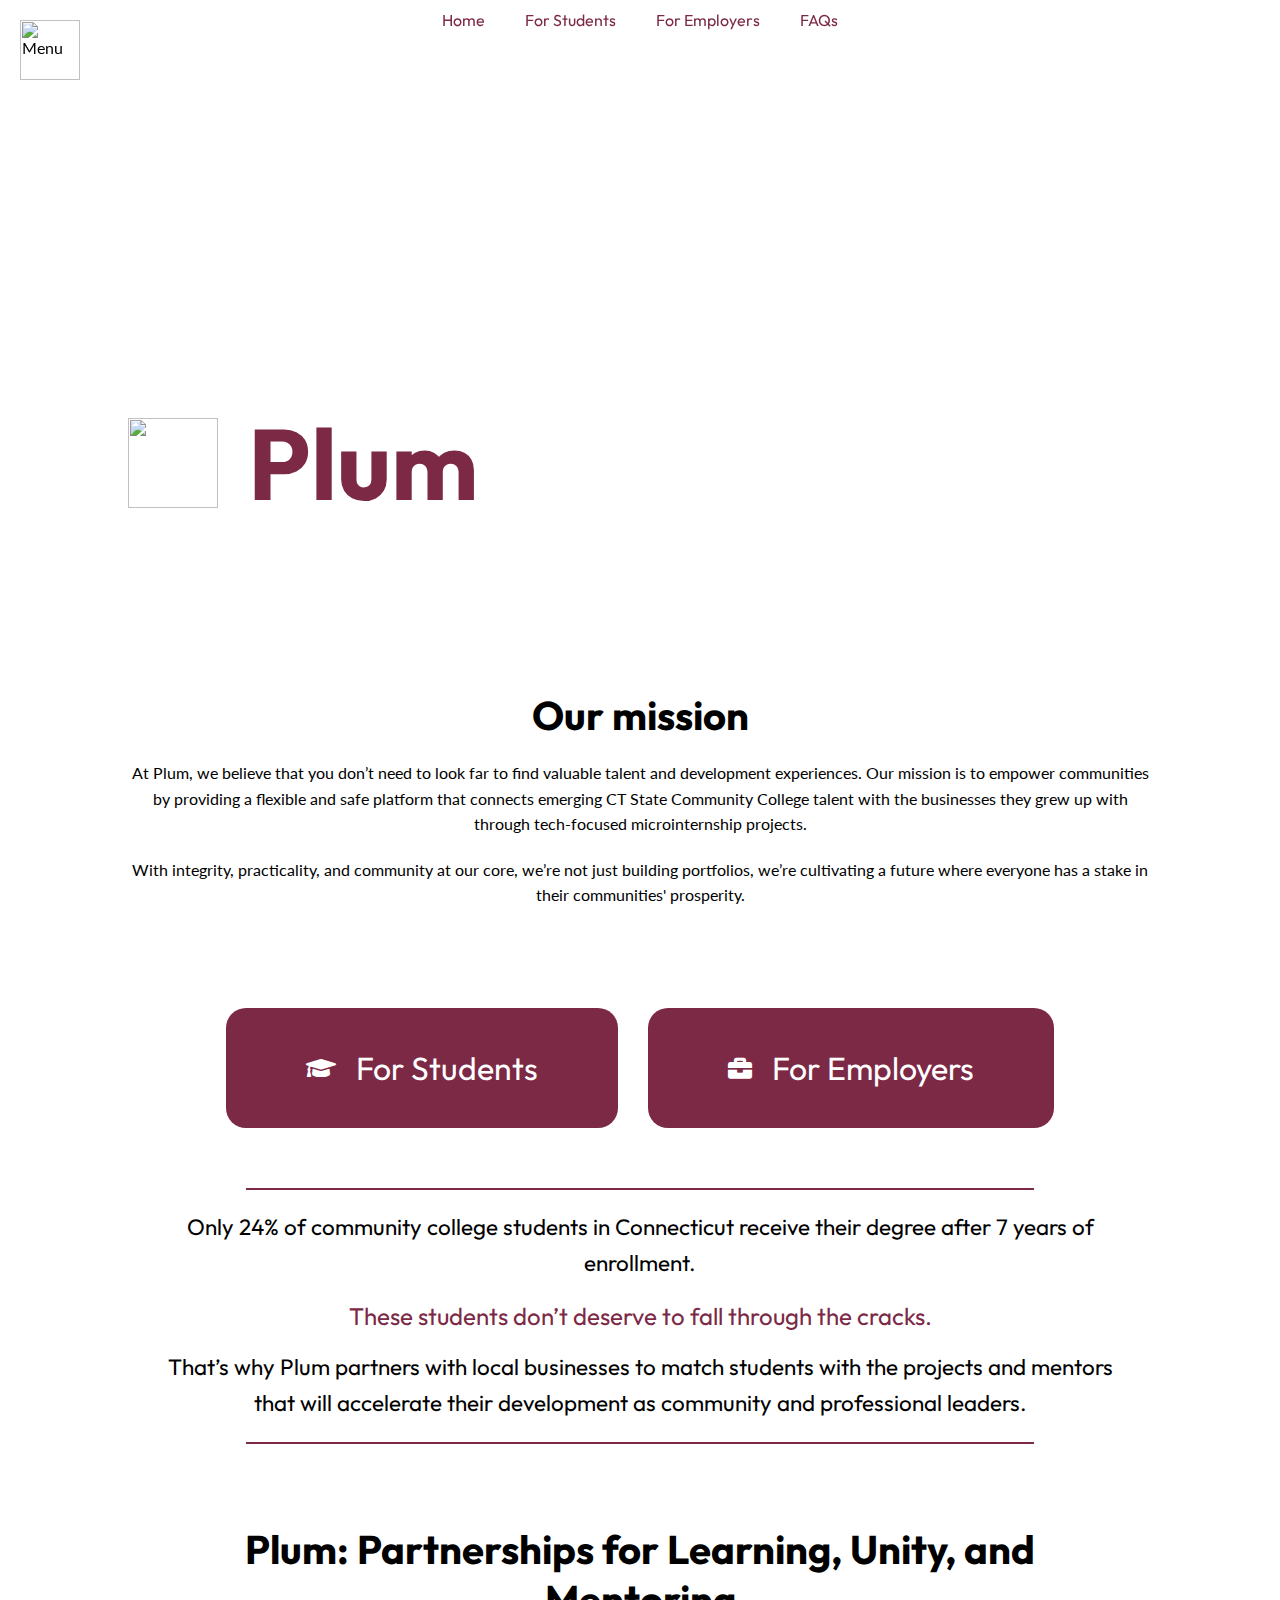
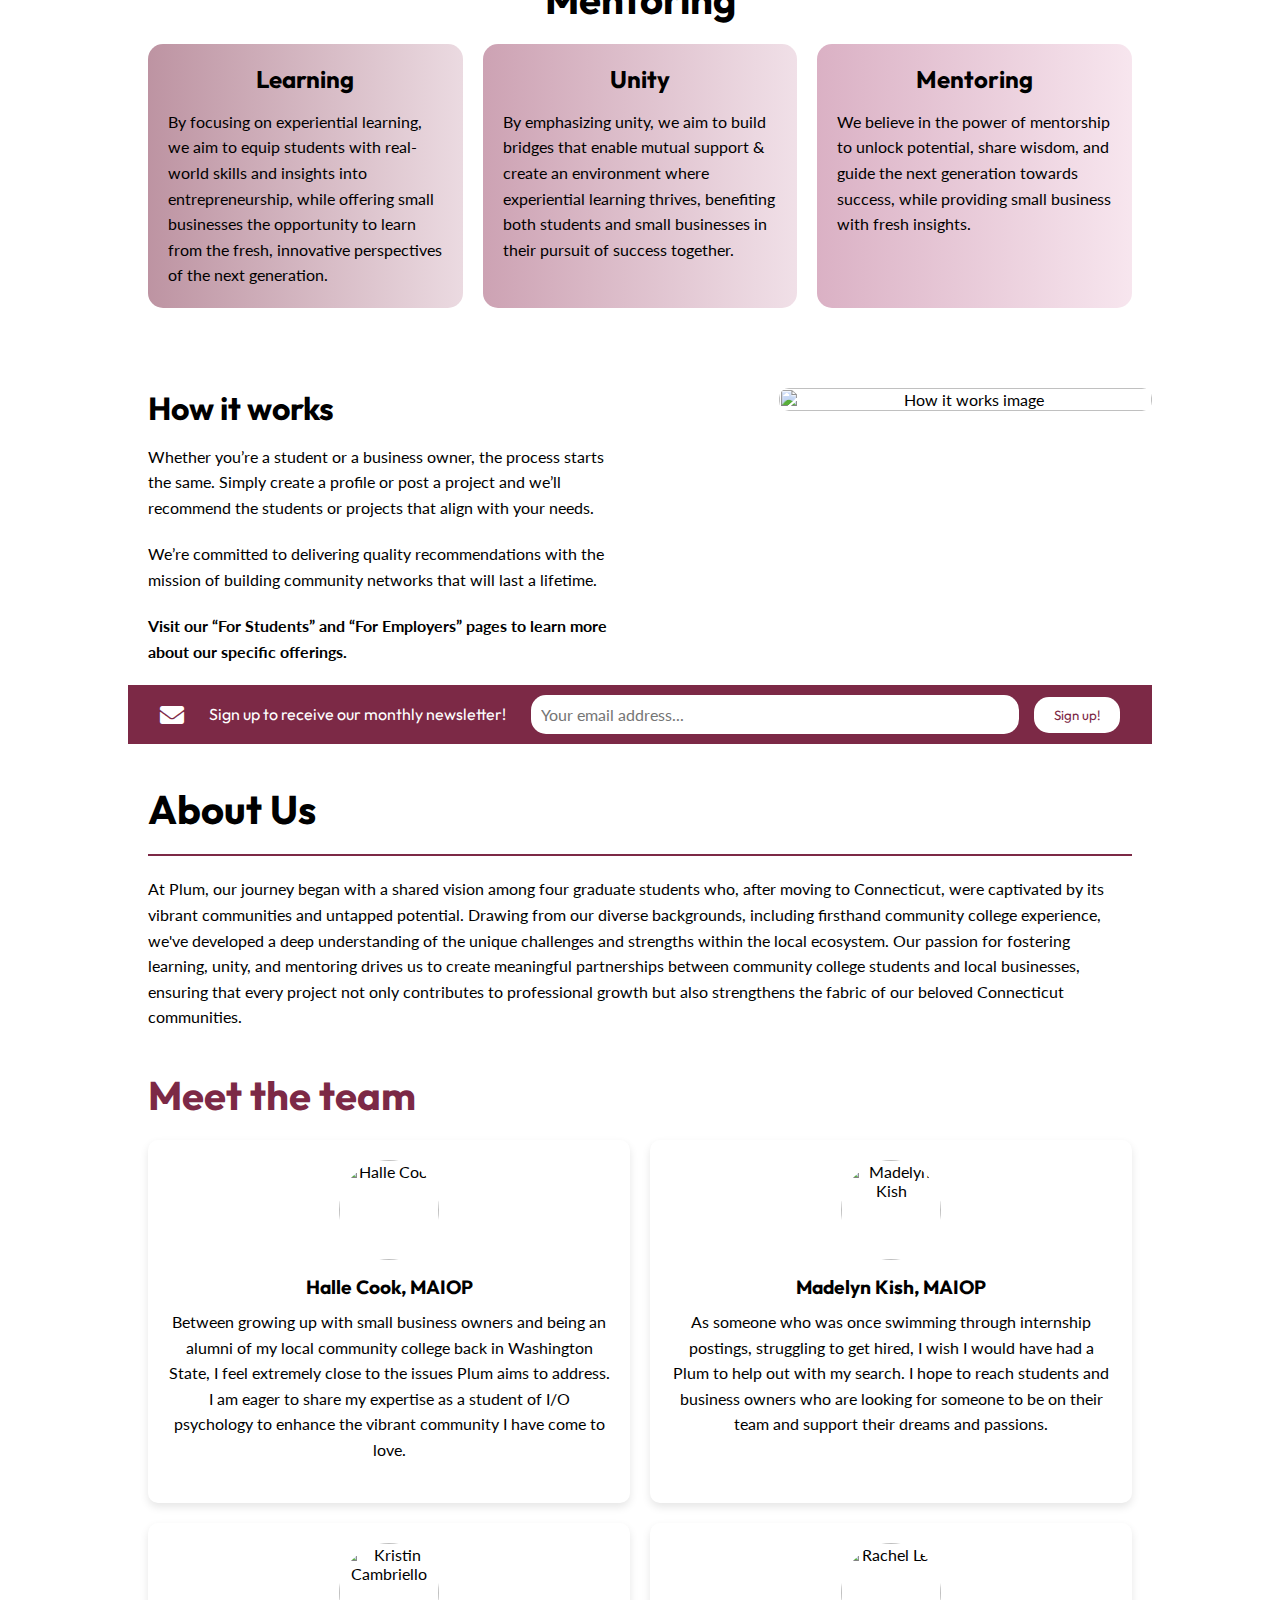
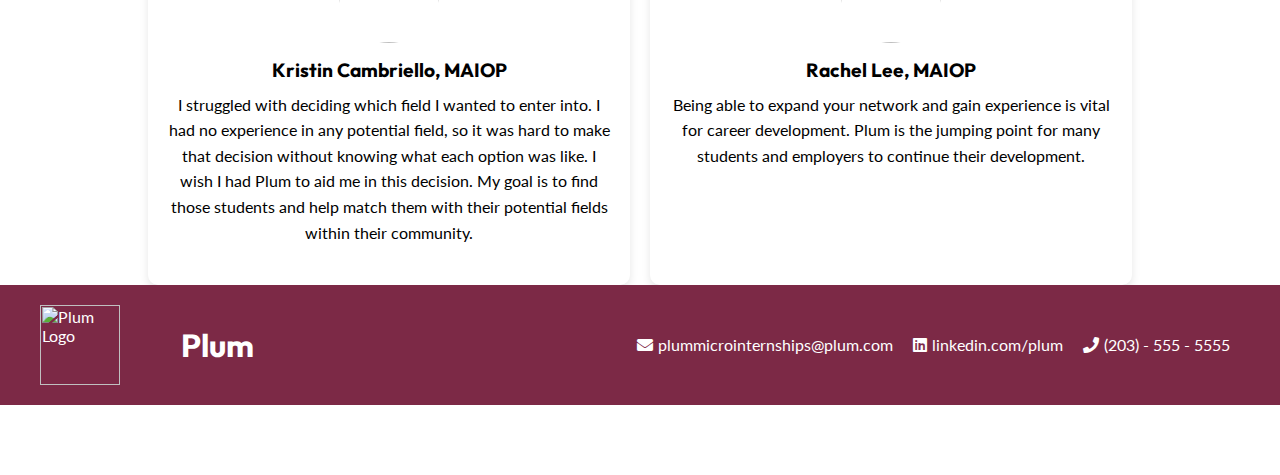
==== index.html @ 3135d754 "Add files via upload" ====
<link href="https://fonts.googleapis.com/css2?family=Outfit:wght@400;600;700&display=swap" rel="stylesheet">
<link rel="stylesheet" href="https://use.fontawesome.com/releases/v5.8.1/css/all.css">
<html lang="en">
<head>
    <link rel="stylesheet" href="app.css">
  <meta charset="UTF-8">
  <meta name="viewport" content="width=device-width, initial-scale=1.0">
  <title>Plum - Microinternship Matching</title>
  <link href="https://fonts.googleapis.com/css2?family=Outfit:wght@400;600;700&family=Lato:wght@400;700&display=swap" rel="stylesheet">
  <script src="https://kit.fontawesome.com/yourkitcode.js" crossorigin="anonymous"></script>
</head>
<body>
  <nav>
    <ul>
      <li><a href="index.html">Home</a></li>
      <li><a href="students.html">For Students</a></li>
      <li><a href="employers.html">For Employers</a></li>
      <li><a href="FAQ.html">FAQs</a></li>
    </ul>
  </nav>
  <header>
    <div class="header-content">
      <div class="branding">
        <img src="https://i.ibb.co/S0MVmCr/a6d008d4-73a1-4722-855c-5f12985adda1-1.png" alt="Plum Logo" class="logo">
        <h1>Plum</h1>
      </div>
      <h2>Plum jobs hand picked</h2>
    </div>
  </header>
  <title>Dropdown Menu</title>
<style>
  .dropbtn {
    cursor: pointer;
    width: 60px; /* Adjusted size */
    height: 60px; /* Adjusted size */
  }

  .dropdown {
    position: fixed; /* Keeps the dropdown menu visible and in position during scrolling */
    top: 20px;
    left: 20px;
    z-index: 1000; /* Ensures it's above other content */
  }

  .dropdown-content {
    display: none;
    position: absolute;
    background-color: #999999;
    min-width: 160px;
    box-shadow: 0 8px 16px 0 rgba(0,0,0,0.2);
    z-index: 1;
  }

  .dropdown-content a {
    color: black;
    padding: 12px 16px;
    text-decoration: none;
    display: block;
    font-size: 18px; /* Increased font size for better readability */
  }

  .dropdown-content a:hover {background-color: #ddd;}

  .show { display: block; }
</style>
</head>
<body>

<div class="dropdown">
  <img src="https://i.ibb.co/S0MVmCr/a6d008d4-73a1-4722-855c-5f12985adda1-1.png" alt="Menu" class="dropbtn">
  <div class="dropdown-content" id="dropdownContent">
    <a href="index.html">Home</a>
    <a href="students.html">For Students</a>
    <a href="employers.html">For Employers</a>
    <a href="FAQ.html">FAQs</a>
  </div>
</div>

<script>
  document.addEventListener('DOMContentLoaded', (event) => {
    const dropBtn = document.querySelector('.dropbtn');
    const dropdownContent = document.getElementById('dropdownContent');

    dropBtn.onclick = function() {
      dropdownContent.classList.toggle('show');
    }

    window.onclick = function(event) {
      if (!event.target.matches('.dropbtn')) {
        if (dropdownContent.classList.contains('show')) {
          dropdownContent.classList.remove('show');
        }
      }
    }
  });
</script>

</body>
</html>

 <section class="mission-statement">
  <h2>Our mission</h2>
  <p>At Plum, we believe that you don’t need to look far to find valuable talent and development experiences. Our mission is to empower communities by providing a flexible and safe platform that connects emerging CT State Community College talent with the businesses they grew up with through tech-focused microinternship projects.</p>
  <p>With integrity, practicality, and community at our core, we’re not just building portfolios, we’re cultivating a future where everyone has a stake in their communities' prosperity.</p>
   
<div class="links-container">
  <a href="students.html" class="link-box">
    <i class="fa fa-graduation-cap" aria-hidden="true"></i>
    <span>For Students</span>
  </a>

  <a href="#employers.html" class="link-box">
    <i class="fa fa-briefcase" aria-hidden="true"></i>
    <span>For Employers</span>
  </a>
</div>
<div class="emotion-section">
  <hr>
  <p>Only 24% of community college students in Connecticut receive their degree after 7 years of enrollment.</p>
  <p class="highlight">These students don’t deserve to fall through the cracks.</p>
  <p>That’s why Plum partners with local businesses to match students with the projects and mentors that will accelerate their development as community and professional leaders.</p>
  <hr>
</div>
<div class="values-section">
  <h2 class="values-heading">Plum: Partnerships for Learning, Unity, and Mentoring</h2>
  
  <div class="value-boxes">
    <div class="value-box" style="background: linear-gradient(to right, rgba(124, 41, 70, 0.5), rgba(155, 70, 104, 0.2));">
      <h3>Learning</h3>
      <p>By focusing on experiential learning, we aim to equip students with real-world skills and insights into entrepreneurship, while offering small businesses the opportunity to learn from the fresh, innovative perspectives of the next generation.</p>
    </div>

    <div class="value-box" style="background: linear-gradient(to right, rgba(155, 70, 104, 0.5), rgba(182, 99, 138, 0.2));">
      <h3>Unity</h3>
      <p>By emphasizing unity, we aim to build bridges that enable mutual support & create an environment where experiential learning thrives, benefiting both students and small businesses in their pursuit of success together.</p>
    </div>

    <div class="value-box" style="background: linear-gradient(to right, rgba(182, 99, 138, 0.5), rgba(216, 129, 172, 0.2));">
      <h3>Mentoring</h3>
      <p>We believe in the power of mentorship to unlock potential, share wisdom, and guide the next generation towards success, while providing small business with fresh insights.</p>
    </div>
  </div>
</div>
<div class="how-it-works-container">
  <div class="text-content">
    <h2>How it works</h2>
    <p>Whether you’re a student or a business owner, the process starts the same. Simply create a profile or post a project and we’ll recommend the students or projects that align with your needs.</p>
    <p>We’re committed to delivering quality recommendations with the mission of building community networks that will last a lifetime.</p>
    <p><strong>Visit our “For Students” and “For Employers” pages to learn more about our specific offerings.</strong></p>
  </div>
  <div class="image-content">
    <img src="https://i.ibb.co/M6xH5Rm/Screen-Shot-2024-03-15-at-2-53-50-PM.png" alt="How it works image">
  </div>
</div>
<div class="newsletter-banner">
  <div class="newsletter-content">
    <i class="fa fa-envelope" aria-hidden="true"></i>
    <p>Sign up to receive our monthly newsletter!</p>
    <input type="email" placeholder="Your email address...">
    <button type="submit">Sign up!</button>
  </div>
</div>
<div class="about-us">
  <h2>About Us</h2>
  <div class="arrow-divider"></div>
  <p>At Plum, our journey began with a shared vision among four graduate students who, after moving to Connecticut, were captivated by its vibrant communities and untapped potential. Drawing from our diverse backgrounds, including firsthand community college experience, we've developed a deep understanding of the unique challenges and strengths within the local ecosystem. Our passion for fostering learning, unity, and mentoring drives us to create meaningful partnerships between community college students and local businesses, ensuring that every project not only contributes to professional growth but also strengthens the fabric of our beloved Connecticut communities.</p>
</div>
<div class="team-section">
  <h2>Meet the team</h2>
  <div class="team-grid">
    <div class="team-member">
      <img src="https://i.ibb.co/CzstvDX/image.png" alt="Halle Cook" class="profile-pic">
      <h3>Halle Cook, MAIOP</h3>
      <p>Between growing up with small business owners and being an alumni of my local community college back in Washington State, I feel extremely close to the issues Plum aims to address. I am eager to share my expertise as a student of I/O psychology to enhance the vibrant community I have come to love.</p>
    </div>
    
    <div class="team-member">
      <img src="https://i.ibb.co/74X9kBN/image-1.png" alt="Madelyn Kish" class="profile-pic">
      <h3>Madelyn Kish, MAIOP</h3>
      <p>As someone who was once swimming through internship postings, struggling to get hired, I wish I would have had a Plum to help out with my search. I hope to reach students and business owners who are looking for someone to be on their team and support their dreams and passions.</p>
    </div>

    <div class="team-member">
      <img src="https://i.ibb.co/tKLQkZr/image-2.png" alt="Kristin Cambriello" class="profile-pic">
      <h3>Kristin Cambriello, MAIOP</h3>
      <p>I struggled with deciding which field I wanted to enter into. I had no experience in any potential field, so it was hard to make that decision without knowing what each option was like. I wish I had Plum to aid me in this decision. My goal is to find those students and help match them with their potential fields within their community.</p>
    </div>

    <div class="team-member">
      <img src="https://i.ibb.co/ysbKrZ0/image-3.png" alt="Rachel Lee" class="profile-pic">
      <h3>Rachel Lee, MAIOP</h3>
      <p>Being able to expand your network and gain experience is vital for career development. Plum is the jumping point for many students and employers to continue their development.</p>
    </div>
  </div>
<footer class="footer">
  <div class="footer-left">
    <img src="https://i.ibb.co/S0MVmCr/a6d008d4-73a1-4722-855c-5f12985adda1-1.png" alt="Plum Logo" class="footer-logo">
    <h1>Plum</h1>
  </div>
  <div class="footer-right">
    <p><i class="fas fa-envelope"></i> plummicrointernships@plum.com</p>
    <p><i class="fab fa-linkedin"></i> linkedin.com/plum</p>
    <p><i class="fas fa-phone"></i> (203) - 555 - 5555</p>
  </div>
</footer>
---- app.css ----
@import url('https://use.fontawesome.com/releases/v5.15.1/css/all.css');
* {
  margin: 0;
  padding: 0;
  box-sizing: border-box;
}

body {
  font-family: 'Lato', sans-serif;
}

nav {
  display: flex;
  justify-content: center;
  padding: 10px 0;
  top: 0;
  left: 0;
  width: 100%;
  background: rgba(255, 255, 255, 0.9);
  z-index: 1000;
  position: fixed;
}

nav ul {
  list-style: none;
  display: flex;
}

nav ul li {
  padding: 0 20px;
}

nav ul li a {
  text-decoration: none;
  color: #7C2946;
  font-family: 'Outfit', sans-serif;
  font-size: 1rem;
}
header {
  position: relative;
  height: 640px;
  background-image: url('https://i.ibb.co/0hPgfZ5/Screen-Shot-2024-03-14-at-2-56-08-PM.png');
  background-size: cover;
  background-position: center;
}

.header-content {
  position: absolute;
  top: 400px; /* Adjusted to lower the logo/business name/slogan */
  left: 100px; /* Provides spacing from the left */
  color: #ffffff;
}

.branding {
  display: flex;
  align-items: center;
}

.branding .logo {
  height: 150px; /* Logo height to align with the business name */
}

.branding h1 {
  font-size: 500px;
  font-family: 'Outfit', sans-serif;
  margin-left: 30px; /* Space between logo and business name */
  color: #7C2946; /* Ensures business name is white */
}

.header-content h2 {
  font-size: 60px;
  font-family: 'Outfit', sans-serif;
  margin-top: 15px; /* Space above the slogan */
  color: white; /* Ensures slogan is white */
}

@media (max-width: 1440px) {
  .header-content {
    left: 10%; /* Adjusts spacing for smaller devices */
  }

  .branding .logo {
    height: 90px; /* Adjust logo size for smaller devices */
  }

  .branding h1 {
    font-size: 100px; /* Adjust business name size for smaller devices */
  }

  .header-content h2 {
    font-size: 25px; /* Adjust slogan size for smaller devices */
    margin-left: 115px
  }

  nav ul li a {
    font-size: 0.8rem;
  }
}

/* Additional responsive adjustments can be made for smaller screen sizes */
.mission-statement {
  text-align: center;
  padding: 50px 10%;
  font-family: 'Lato', sans-serif;
  color: black;
  background-color: white; /* Adjust if you have a specific background color in mind */
}

.mission-statement h2 {
  font-family: 'Outfit', sans-serif;
  font-size: 2.5rem; /* Adjust size as needed */
  margin-bottom: 20px; /* Space between the title and the mission text */
}

.mission-statement p {
  font-size: 1rem; /* Adjust size as needed */
  line-height: 1.6; /* Adjust line height for readability */
  margin-bottom: 20px; /* Space between paragraphs */}

.links-container {
  display: flex;
  justify-content: center; /* Centers the boxes horizontally */
  gap: 30px; /* Gap between the two link boxes */
  padding: 20px; /* Space inside the container */
  margin-top: 80px; /* Space above the container */
}

.link-box {
  background-color: #7C2946; /* Plum color */
  border-radius: 20px; /* Rounded corners for the boxes */
  padding: 40px 80px; /* Padding inside each link box */
  color: white; /* Text color */
  text-decoration: none; /* Removes underline from the links */
  display: flex; /* Enables flex layout inside the link box */
  align-items: center; /* Centers items vertically inside the link box */
  font-family: 'Outfit', sans-serif; /* Font family for the text */
  gap: 20px; /* Space between icon and text */
  transition: all 0.3s ease; /* Smooth transition for hover effects */
}

.link-box:hover {
  background-color: #622042; /* Darker shade of plum on hover */
  transform: scale(1.05); /* Slightly enlarges the link boxes on hover */
}

.fa-graduation-cap, .fa-briefcase {
  font-size: 1.5rem; /* Size of the icons */
}

span {
  font-size: 2rem; /* Size of the text */
}
.emotion-section {
  text-align: center;
  padding: 20px;
  font-family: 'Outfit', sans-serif;
}

.emotion-section hr {
  border: none;
  height: 2px;
  background-color: #7C2946; /* Plum color */
  margin: 20px auto; /* Center the line and add some vertical space */
  width: 80%; /* Adjust the width of the line as per design requirements */
}

.emotion-section p {
  font-size: 1.4rem;
  color: black;
  margin-bottom: 15px;
}

.emotion-section .highlight {
  color: #7C2946; /* Plum color for highlighted text */
  font-size: 1.5rem; /* Slightly larger font size for emphasis */
}
.values-section {
  text-align: center;
  padding: 40px 20px;
}

.values-heading {
  font-family: 'Outfit', sans-serif;
  color: black;
  margin-bottom: 30px;
}

.value-boxes {
  display: flex;
  justify-content: center;
  gap: 20px;
}

.value-box {
  border-radius: 15px;
  padding: 20px;
  flex: 1; /* This will make all boxes the same size */
  color: black;
  margin-bottom: 30px; /* Space between the boxes vertically */
}

.value-box h3 {
  font-family: 'Outfit', sans-serif;
  font-weight: bold;
  font-size: 1.5rem;
  margin-bottom: 15px;
}

.value-box p {
  font-family: 'Lato', sans-serif;
  font-size: 1rem;
  text-align: left;
  margin: 0; /* Removes default margin to ensure boxes are the same size */
  height: 100%; /* Makes sure all paragraphs are the same height */
}
.how-it-works-container {
  display: flex;
  align-items: flex-start; /* Align items to the top */
  gap: 150px;
  margin-top: 10px;
}

.text-content {
  width: ;
  text-align: left; /* Align the text to the left */
  margin-left: 20px
}

.text-content h2 {
  font-family: 'Outfit', sans-serif;
  font-weight: bold;
  font-size: 2rem;
  color: black;
  margin-bottom: 1rem;
}

.text-content p {
  font-family: 'Lato', sans-serif;
  font-size: 1rem;
  color: black;
  margin-bottom: 1.3rem;
}

.image-content {
  width: 100%;
}

.image-content img {
  width: 100%; /* Adjust if the image is too large or small */
  max-width: 400px; /* Set a maximum width for the image */
  border-radius: 10px; /* Optional: if you want rounded corners */
}

/* Responsive adjustments */
@media (max-width: 768px) {
  .how-it-works-container {
    flex-direction: column;
    align-items: center; /* Center align for mobile */
  }

  .text-content,
  .image-content {
    width: 100%;
  }

  .image-content img {
    max-width: 100%;
    margin-top: 20px; /* Space between text and image */
  }
}
.newsletter-banner {
  background-color: #7C2946; /* Plum color */
  padding: 10px 0; /* Larger gap from the top and bottom */
  display: flex;
  justify-content: center; /* Center the content horizontally */
  width: 100%; /* Banner spans the full page width */
}

.newsletter-content {
  display: flex;
  align-items: center;
  gap: 15px;
  max-width: 960px; /* Adjust based on your layout preference for content width */
  width: 100%; /* Ensures content respects the max-width */
}

.newsletter-content i {
  color: white;
  font-size: 1.5rem;
}

.newsletter-content p {
  color: white;
  font-family: 'Outfit', sans-serif;
  margin: 0 10px; /* Compact the paragraph to make it shorter */
  white-space: nowrap; /* Prevents text from wrapping */
  overflow: hidden;
  text-overflow: ellipsis;
  flex-grow: 0; /* Does not allow the text to grow */
}

.newsletter-content input {
  border: none;
  border-radius: 15px;
  padding: 10px;
  flex-grow: 2; /* Gives more room for the input */
  font-family: 'Lato', sans-serif;
  font-size: 1rem;
  min-width: 240px; /* Ensures the input box is reasonably wide */
}

.newsletter-content button {
  background-color: white;
  color: #7C2946; /* Plum color */
  border: none;
  border-radius: 15px;
  padding: 10px 20px;
  font-family: 'Outfit', sans-serif;
  cursor: pointer;
  transition: background-color 0.3s;
}

.newsletter-content button:hover {
  background-color: #9b4668; /* Lighter plum color for the hover state */
}

.about-us {
  text-align: left;
  margin-top: 40px; /* Adjust as needed for spacing */
  padding: 0 20px; /* Padding on the sides */
}

.about-us h2 {
  font-family: 'Outfit', sans-serif;
  font-weight: bold;
  font-size: 2.5rem;
  color: black;
  margin-bottom: 20px; /* Space below the heading */
}

.about-us .arrow-divider {
  width: 100%; /* Full width of the container */
  height: 2px; /* Thickness of the divider */
  background-color: #7C2946; /* Plum brand color */
  margin-bottom: 20px; /* Space below the divider */
}

.about-us p {
  font-family: 'Lato', sans-serif;
  font-size: 1rem;
  color: black;
  line-height: 1.6; /* For better readability */
}
.team-section {
  text-align: left;
  padding: 20px;
}

.team-section h2 {
  font-family: 'Outfit', sans-serif;
  font-weight: bold;
  font-size: 2.5rem;
  color: #7C2946;
  margin-bottom: 20px;
}

.team-grid {
  display: grid;
  grid-template-columns: repeat(2, 1fr);
  grid-gap: 20px;
  text-align: center;
}

.team-member {
  background: #fff; /* White background */
  border-radius: 10px; /* Rounded corners */
  padding: 20px;
  box-shadow: 0 4px 8px rgba(0, 0, 0, 0.1); /* Soft shadow for depth */
}

.profile-pic {
  width: 100px; /* Adjust size as needed */
  height: 100px; /* Adjust size as needed */
  border-radius: 50%; /* Circle shape */
  margin-bottom: 15px;
  object-fit: cover; /* Ensure the images are nicely cropped */
}

.team-member h3 {
  font-family: 'Outfit', sans-serif;
  font-size: 1.2rem;
  font-weight: bold;
  color: black;
  margin-bottom: 10px;
}

.team-member p {
  font-family: 'Lato', sans-serif;
  font-size: 1rem;
  color: black;
}

/* Responsive adjustments for smaller screens */
@media (max-width: 768px) {
  .team-grid {
    grid-template-columns: 1fr; /* Stack the members on smaller screens */
  }
}
.footer {
  background-color: #7C2946; /* Plum brand color */
  color: white;
  display: flex;
  align-items: center;
  justify-content: space-between;
  padding: 20px 40px;
  width: 100vw; /* Set footer width to the viewport width */
  position: relative; /* Relative positioning */
  left: 50%; /* Move to the center */
  right: 50%; /* Move to the center */
  margin-left: -50vw; /* Pull to the left edge */
  margin-right: -50vw; /* Pull to the right edge */
  box-sizing: border-box; /* Include padding in the width */
}

.footer-left, .footer-right {
  display: flex;
  align-items: center;
}

.footer-logo {
  height: 80px; /* Adjust size as needed */
  margin-right: 60px;
}

.footer-left h1 {
  font-family: 'Outfit', sans-serif;
  font-weight: bold;
  font-size: 2rem;
  margin: 1px;
}

.footer-right p {
  font-family: 'Lato', sans-serif;
  margin: 0 10px; /* Spacing between items */
  display: flex;
  align-items: center;
}

.footer-right i {
  margin-right: 5px;
}

/* Responsive adjustments for the footer */
@media (max-width: 768px) {
  .footer {
    flex-direction: column;
    padding: 20px; /* Adjust padding for smaller screens */
    margin-left: -20px; /* Align with the left edge */
    margin-right: -20px; /* Align with the right edge */
    width: calc(100vw - 40px); /* Adjust for padding */
  }
  
  .footer-left, .footer-right {
    justify-content: center;
  }
  
  .footer-right p {
    justify-content: center;
    margin: 5px 0; /* Add some space between contact items */
  }
}

@import url('https://use.fontawesome.com/releases/v5.15.1/css/all.css');
* {
  margin: 0;
  padding: 0;
  box-sizing: border-box;
}

body {
  font-family: 'Lato', sans-serif;
}

nav {
  display: flex;
  justify-content: center;
  padding: 10px 0;
  position: fixed;
  top: 0;
  width: 100%;
  background: rgba(255, 255, 255, 0.9);
  z-index: 1000;
}

nav ul {
  list-style: none;
  display: flex;
}

nav ul li {
  padding: 0 20px;
}

nav ul li a {
  text-decoration: none;
  color: #7C2946;
  font-family: 'Outfit', sans-serif;
  font-size: 1rem;
}
.students-page-container {
  display: flex;
  flex-direction: column;
  align-items: center;
  margin-top: 80px; /* Adjust this value as needed to prevent overlap with the navigation bar */
}

.students-header {
  display: flex;
  justify-content: space-between;
  align-items: flex-start;
  width: 100%;
  max-width: 1200px; /* Adjust this value as needed to fit your design */
  margin-bottom: 50px; /* Space before the next section */
}

.header-text {
  width: 48%; /* Adjust this value as needed */
}

.header-text h2 {
  font-family: 'Lato', sans-serif;
  color: black;
  font-size: 24px;
  margin-bottom: 10px;
}

.header-text h1 {
  font-family: 'Outfit', sans-serif;
  color: black;
  font-size: 48px; /* Adjust this value as needed for emphasis */
  font-weight: bold;
  margin-bottom: 20px;
}

.header-text p {
  font-family: 'Lato', sans-serif;
  color: black;
  font-size: 25px;
  margin-bottom: 20px;
}

.header-images {
  width: 48%; /* Adjust this value as needed */
  display: grid;
  grid-template-columns: repeat(3, 1fr);
  grid-gap: 20px;
}

.image-block {
  border-radius: 20px;
  height: 300px; /* Adjust this value as needed */
}

.dark-fill {
  background-color: #7C2946; /* Your Plum brand color */
}

.light-fill {
  background-color: #9b4668; /* A lighter shade of your Plum brand color */
}

.grey-overlay {
  background-color: rgba(128, 128, 128, 0.5); /* Grey overlay */
}

.header-images img {
  border-radius: 20px;
  height: 300px; /* Adjust this value as needed */
  width: 100%;
  object-fit: cover;
}
.benefits-section {
  text-align: center;
  background-color: #f2f2f2; /* or any light shade from your branding */
  padding: 40px 0;
}

.benefits-section h2 {
  font-family: 'Outfit', sans-serif;
  font-weight: bold;
  color: #7C2946;
  font-size: 1.5rem;
  margin-bottom: 30px;
}

.benefit {
  display: inline-block;
  margin: 0 60px; /* Adjust the spacing between icons as needed */
}

.benefit i {
  font-size: 2.5rem; /* Icon size */
  margin-bottom: 20px; /* Space below icon */
  color:#7C2946;
  display: block; /* To ensure the icon sits above the text */
}

.benefit p {
  font-family: 'Lato', sans-serif;
  font-size: 1.3rem;
  color: #7C2946; /* Slightly darker for contrast */
}

/* Add responsive adjustments if necessary */
@media (max-width: 768px) {
  .benefit {
    display: block; /* Stack them on top of each other on smaller screens */
    margin-bottom: 20px;
  }
}

/* Don't forget to include the Font Awesome library in your HTML */
.how-it-works-section {
  text-align: center; /* Center align the text */
  padding: 40px 0; /* Add some padding above and below */
}

.how-it-works-section h2 {
    border-bottom: 3px solid #7C2946; /* Plum color line */
  display: inline-block; /* Ensures the border only spans the text width */
  padding-bottom: 10px; /* Optional: Adds some space between the text and the line */
  margin-bottom: 20px; /* Space below the heading */
  font-family: 'Outfit', sans-serif;
  font-weight: bold;
  font-size: 2rem; /* Larger size for the title */
  margin-bottom: 20px; /* Add some space below the heading */
  color: #333; /* Dark text for readability */
}

.how-it-works-section p {
  font-family: 'Lato', sans-serif;
  font-size: 1rem; /* Smaller size for the body text */
  color: #333; /* Dark text for readability */
  margin-bottom: 20px; /* Add some space between paragraphs */
   margin: 0 auto; /* Centers the paragraphs within the section */
  max-width: 800px; /* Adjust the max-width as needed for your design */
  margin-bottom: 20px; /* Adds 20 pixels of space below each paragraph */
}

/* Add responsive design adjustments if necessary */
@media (max-width: 768px) {
  .how-it-works-section {
    padding: 20px; /* Adjust padding for smaller screens */
  }

  .how-it-works-section h2 {
    font-size: 1.5rem; /* Adjust heading size for smaller screens */
  }

  .how-it-works-section p {
    font-size: 0.9rem; /* Adjust paragraph size for smaller screens */
  }
}
.profile-section {
  text-align: center;
  padding: 40px;
  background: #FFF; /* or any color you prefer for the section background */
}

.profile-section h2 {
  font-family: 'Outfit', sans-serif;
  color: #333; /* or your preferred text color */
  font-size: 1.75rem; /* Adjusted for larger text */
  margin-bottom: 30px; /* More space above the button */
}

.profile-button {
  display: inline-block;
  padding: 20px 40px; /* Larger padding for a larger button */
  border-radius: 50px; /* Fully rounded corners for the button */
  background-color: #7C2946; /* Plum color for the button */
  color: white; /* White text on the button */
  font-family: 'Outfit', sans-serif;
  font-size: 1.25rem; /* Larger font size for the button */
  text-decoration: none;
  border: 3px solid white; /* Thicker border for emphasis */
  transition: background-color 0.3s, color 0.3s; /* Smooth transition for hover effects */
  margin-top: 20px; /* Optional: Extra space above the button if needed */
}

.profile-button:hover {
  background-color: white; /* Button color changes on hover */
  color: #7C2946; /* Text color changes on hover */
}
.footer {
  background-color: #7C2946; /* Plum brand color */
  color: white;
  display: flex;
  align-items: center;
  justify-content: space-between;
  padding: 20px 40px;
  width: 100vw; /* Set footer width to the viewport width */
  position: relative; /* Relative positioning */
  left: 50%; /* Move to the center */
  right: 50%; /* Move to the center */
  margin-left: -50vw; /* Pull to the left edge */
  margin-right: -50vw; /* Pull to the right edge */
  box-sizing: border-box; /* Include padding in the width */
}

.footer-left, .footer-right {
  display: flex;
  align-items: center;
}

.footer-logo {
  height: 80px; /* Adjust size as needed */
  margin-right: 60px;
}

.footer-left h1 {
  font-family: 'Outfit', sans-serif;
  font-weight: bold;
  font-size: 2rem;
  margin: 1px;
}

.footer-right p {
  font-family: 'Lato', sans-serif;
  margin: 0 10px; /* Spacing between items */
  display: flex;
  align-items: center;
}

.footer-right i {
  margin-right: 5px;
}

/* Responsive adjustments for the footer */
@media (max-width: 768px) {
  .footer {
    flex-direction: column;
    padding: 20px; /* Adjust padding for smaller screens */
    margin-left: -20px; /* Align with the left edge */
    margin-right: -20px; /* Align with the right edge */
    width: calc(100vw - 40px); /* Adjust for padding */
  }
  
  .footer-left, .footer-right {
    justify-content: center;
  }
  
  .footer-right p {
    justify-content: center;
    margin: 5px 0; /* Add some space between contact items */
  }
}
.employers-page-container {
    display: flex;
    flex-direction: column;
    align-items: center;
    margin-top: 80px; /* Adjust this value as needed to prevent overlap with the navigation bar */
  }
  
  .employers-header {
    display: flex;
    justify-content: space-between;
    align-items: flex-start;
    width: 100%;
    max-width: 1200px; /* Adjust this value as needed to fit your design */
    margin-bottom: 50px; /* Space before the next section */
  }
  
  .header-text {
    width: 48%; /* Adjust this value as needed */
  }
  
  .header-text h2 {
    font-family: 'Lato', sans-serif;
    color: black;
    font-size: 24px;
    margin-bottom: 10px;
  }
  
  .header-text h1 {
    font-family: 'Outfit', sans-serif;
    color: black;
    font-size: 48px; /* Adjust this value as needed for emphasis */
    font-weight: bold;
    margin-bottom: 20px;
  }
  
  .header-text p {
    font-family: 'Lato', sans-serif;
    color: black;
    font-size: 25px;
    margin-bottom: 20px;
  }
  
  .header-images {
    width: 48%; /* Adjust this value as needed */
    display: grid;
    grid-template-columns: repeat(3, 1fr);
    grid-gap: 20px;
  }
  
  .image-block {
    border-radius: 20px;
    height: 300px; /* Adjust this value as needed */
  }
  
  .dark-fill {
    background-color: #7C2946; /* Your Plum brand color */
  }
  
  .light-fill {
    background-color: #9b4668; /* A lighter shade of your Plum brand color */
  }
  
  .grey-overlay {
    background-color: rgba(128, 128, 128, 0.5); /* Grey overlay */
  }
  
  .header-images img {
    border-radius: 20px;
    height: 300px; /* Adjust this value as needed */
    width: 100%;
    object-fit: cover;
  }
  .employer-benefits-section {
    text-align: center;
    background-color: #f2f2f2; /* or any light shade from your branding */
    padding: 40px 0;
  }
  
  .employer-benefits-section h2 {
    font-family: 'Outfit', sans-serif;
    font-weight: bold;
    color: #7C2946;
    font-size: 1.5rem;
    margin-bottom: 30px;
  }
  
  .employer-benefit {
    display: inline-block;
    margin: 0 60px; /* Adjust the spacing between icons as needed */
  }
  .employer-benefit i {
    font-size: 2.5rem; /* Icon size */
    margin-bottom: 20px; /* Space below icon */
    color:#7C2946;
    display: block; /* To ensure the icon sits above the text */
  }
  .employer-benefit p {
    font-family: 'Lato', sans-serif;
    font-size: 1.3rem;
    color: #7C2946; /* Slightly darker for contrast */
  }
  
  /* Add responsive adjustments if necessary */
  @media (max-width: 768px) {
    .benefit {
      display: block; /* Stack them on top of each other on smaller screens */
      margin-bottom: 20px;
    }
  }
  .employer-how-it-works-section {
    text-align: center; /* Center align the text */
    padding: 40px 0; /* Add some padding above and below */
  }
  
  .employer-how-it-works-section h2 {
      border-bottom: 3px solid #7C2946; /* Plum color line */
    display: inline-block; /* Ensures the border only spans the text width */
    padding-bottom: 10px; /* Optional: Adds some space between the text and the line */
    margin-bottom: 20px; /* Space below the heading */
    font-family: 'Outfit', sans-serif;
    font-weight: bold;
    font-size: 2rem; /* Larger size for the title */
    margin-bottom: 20px; /* Add some space below the heading */
    color: #333; /* Dark text for readability */
  }
  
  .employer-how-it-works-section p {
    font-family: 'Lato', sans-serif;
    font-size: 1rem; /* Smaller size for the body text */
    color: #333; /* Dark text for readability */
    margin-bottom: 20px; /* Add some space between paragraphs */
     margin: 0 auto; /* Centers the paragraphs within the section */
    max-width: 800px; /* Adjust the max-width as needed for your design */
    margin-bottom: 20px; /* Adds 20 pixels of space below each paragraph */
  }
  
  /* Add responsive design adjustments if necessary */
  @media (max-width: 768px) {
    .employer-how-it-works-section {
      padding: 20px; /* Adjust padding for smaller screens */
    }
  
    .employer-how-it-works-section h2 {
      font-size: 1.5rem; /* Adjust heading size for smaller screens */
    }
  
    .employer-how-it-works-section p {
      font-size: 0.9rem; /* Adjust paragraph size for smaller screens */
    }
  }
  .project-section {
    text-align: center;
    padding: 40px;
    background: #FFF; /* or any color you prefer for the section background */
  }
  
  .project-section h2 {
    font-family: 'Outfit', sans-serif;
    color: #333; /* or your preferred text color */
    font-size: 1.75rem; /* Adjusted for larger text */
    margin-bottom: 30px; /* More space above the button */
  }
  
  .project-button {
    display: inline-block;
    padding: 20px 40px; /* Larger padding for a larger button */
    border-radius: 50px; /* Fully rounded corners for the button */
    background-color: #7C2946; /* Plum color for the button */
    color: white; /* White text on the button */
    font-family: 'Outfit', sans-serif;
    font-size: 1.25rem; /* Larger font size for the button */
    text-decoration: none;
    border: 3px solid white; /* Thicker border for emphasis */
    transition: background-color 0.3s, color 0.3s; /* Smooth transition for hover effects */
    margin-top: 20px; /* Optional: Extra space above the button if needed */
  }
  
  .project-button:hover {
    background-color: white; /* Button color changes on hover */
    color: #7C2946; /* Text color changes on hover */
  }
  .footer {
    background-color: #7C2946; /* Plum brand color */
    color: white;
    display: flex;
    align-items: center;
    justify-content: space-between;
    padding: 20px 40px;
    width: 100vw; /* Set footer width to the viewport width */
    position: relative; /* Relative positioning */
    left: 50%; /* Move to the center */
    right: 50%; /* Move to the center */
    margin-left: -50vw; /* Pull to the left edge */
    margin-right: -50vw; /* Pull to the right edge */
    box-sizing: border-box; /* Include padding in the width */
  }
  
  .footer-left, .footer-right {
    display: flex;
    align-items: center;
  }
  
  .footer-logo {
    height: 80px; /* Adjust size as needed */
    margin-right: 60px;
  }
  
  .footer-left h1 {
    font-family: 'Outfit', sans-serif;
    font-weight: bold;
    font-size: 2rem;
    margin: 1px;
  }
  
  .footer-right p {
    font-family: 'Lato', sans-serif;
    margin: 0 10px; /* Spacing between items */
    display: flex;
    align-items: center;
  }
  
  .footer-right i {
    margin-right: 5px;
  }
  
  /* Responsive adjustments for the footer */
  @media (max-width: 768px) {
    .footer {
      flex-direction: column;
      padding: 20px; /* Adjust padding for smaller screens */
      margin-left: -20px; /* Align with the left edge */
      margin-right: -20px; /* Align with the right edge */
      width: calc(100vw - 40px); /* Adjust for padding */
    }
    
    .footer-left, .footer-right {
      justify-content: center;
    }
    
    .footer-right p {
      justify-content: center;
      margin: 5px 0; /* Add some space between contact items */
    }
}
.faq-section {
    padding-top: 150px; /* Adjust as needed to ensure it's below the navbar */
    padding-left: 0%; /* Adjust as needed to center the text appropriately */
    max-width: 1100px; /* Adjust as needed for the maximum width of the section */
    margin: 0 auto; /* Centers the section */
  }
  
  .faq-header {
    font-family: 'Outfit', sans-serif;
    font-weight: 600; /* Outfit's semi-bold weight */
    font-size: 3rem; /* Very large text size */
    color: black;
    text-align: left; /* Aligns the text to the left */
    margin-bottom: 0.5rem; /* Small space above the underline */
  }
  
  .faq-underline {
    height: 4px; /* Thickness of the underline */
    background-color: #7C2946; /* Plum brand color */
    width: 100%; /* Full width of the container */
  }
  
  /* Additional media query for responsiveness if required */
  @media (max-width: 768px) {
    .faq-section {
      padding-left: 5%; /* Smaller left padding on smaller screens */
    }
    .faq-header {
      font-size: 2rem; /* Smaller font size on smaller screens */
    }
  }
  .faq-dropdown {
    background: #f8f8f8; /* Light grey background */
    border-radius: 8px; /* Rounded corners */
    margin-bottom: 20px; /* Space between each FAQ item */
    padding: 10px; /* Padding inside the dropdown */
    box-shadow: 0 2px 5px rgba(0,0,0,0.1); /* Subtle shadow for depth */
    width:78%; /* Adjust width as needed */
    margin-left: auto;
    margin-right: auto;
  }
  
  .faq-question {
    font-family: 'Outfit', sans-serif;
    font-weight: bold;
    font-size: 1.25rem; /* Larger size for questions */
    color: #333; /* Dark color for readability */
    cursor: pointer; /* Indicates this is clickable */
  }
  
  .faq-answer {
    font-family: 'Lato', sans-serif;
    font-size: 1rem;
    color: #666; /* Slightly lighter color for answers */
    padding-top: 10px; /* Space above the answer text */
  }
  
  /* Style the summary element when details is open */
  details[open] .faq-question {
    color: #7C2946; /* Plum color when the dropdown is open */
  }
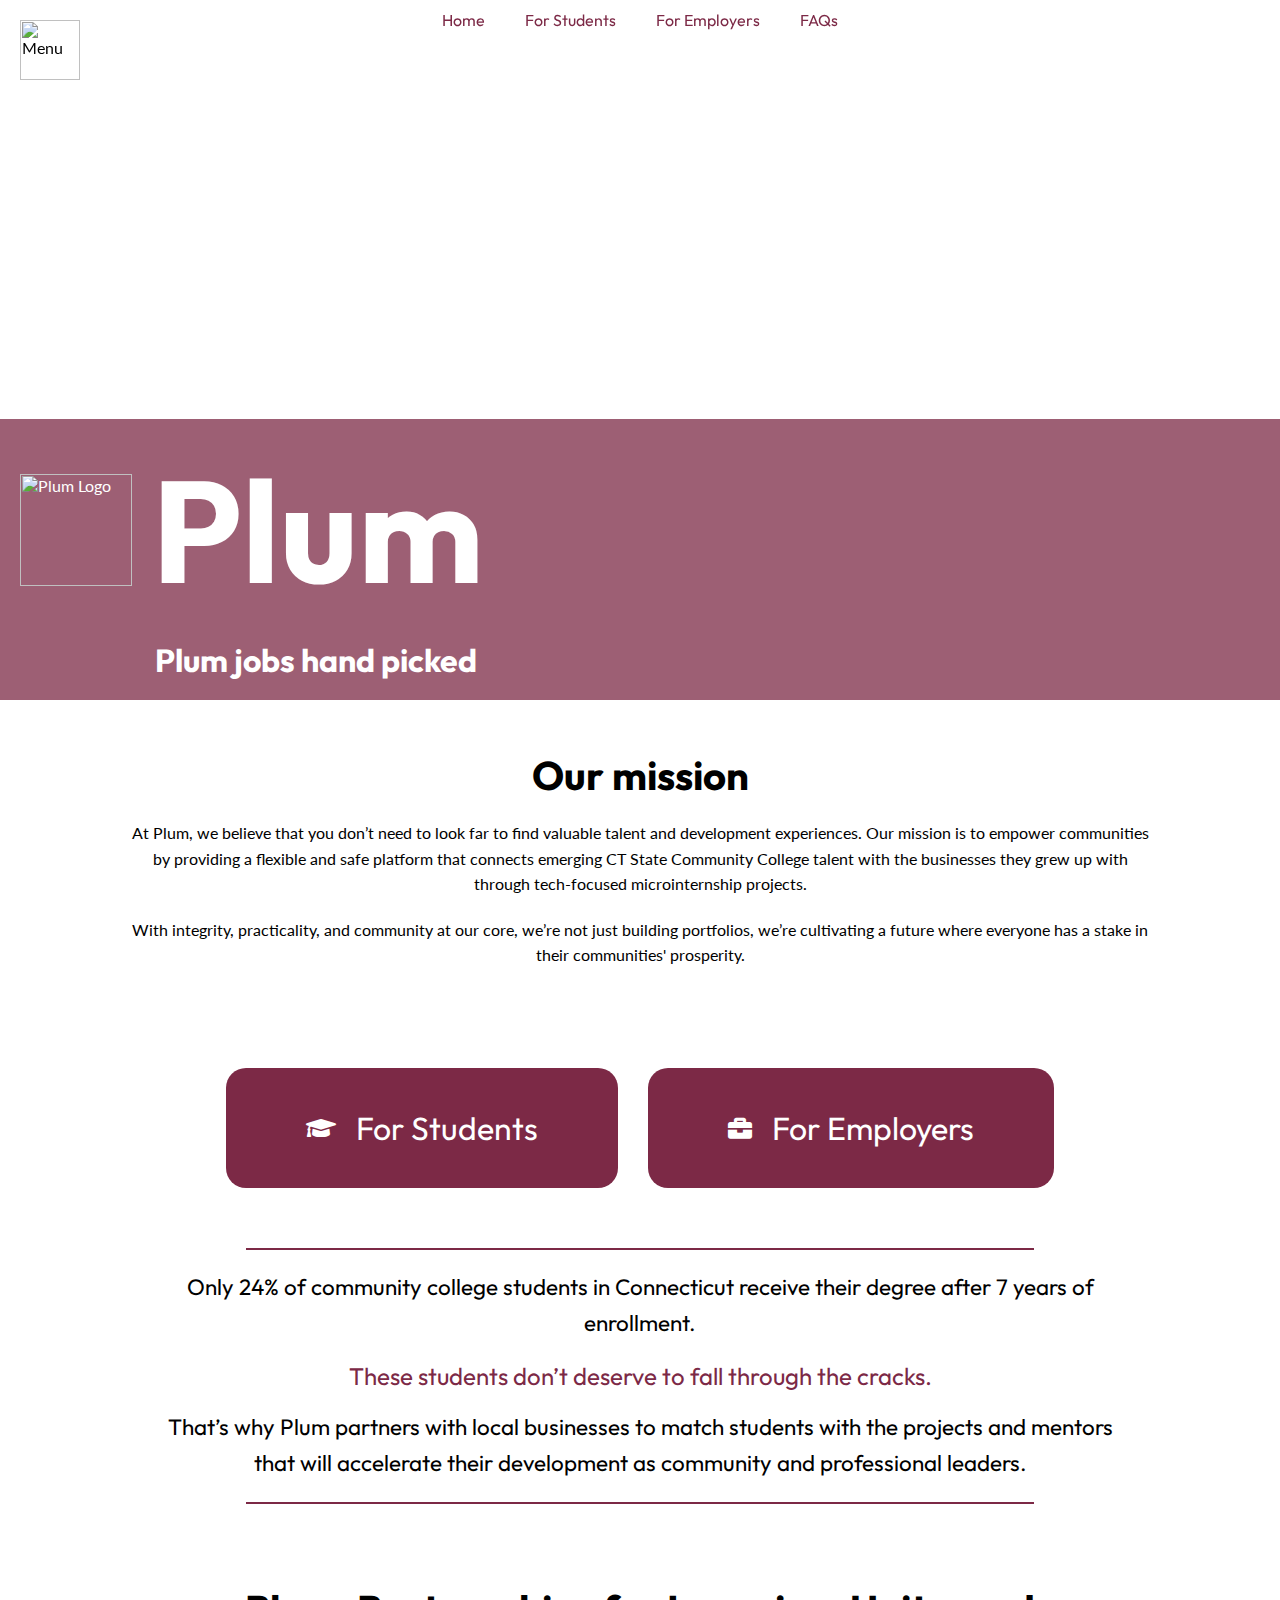
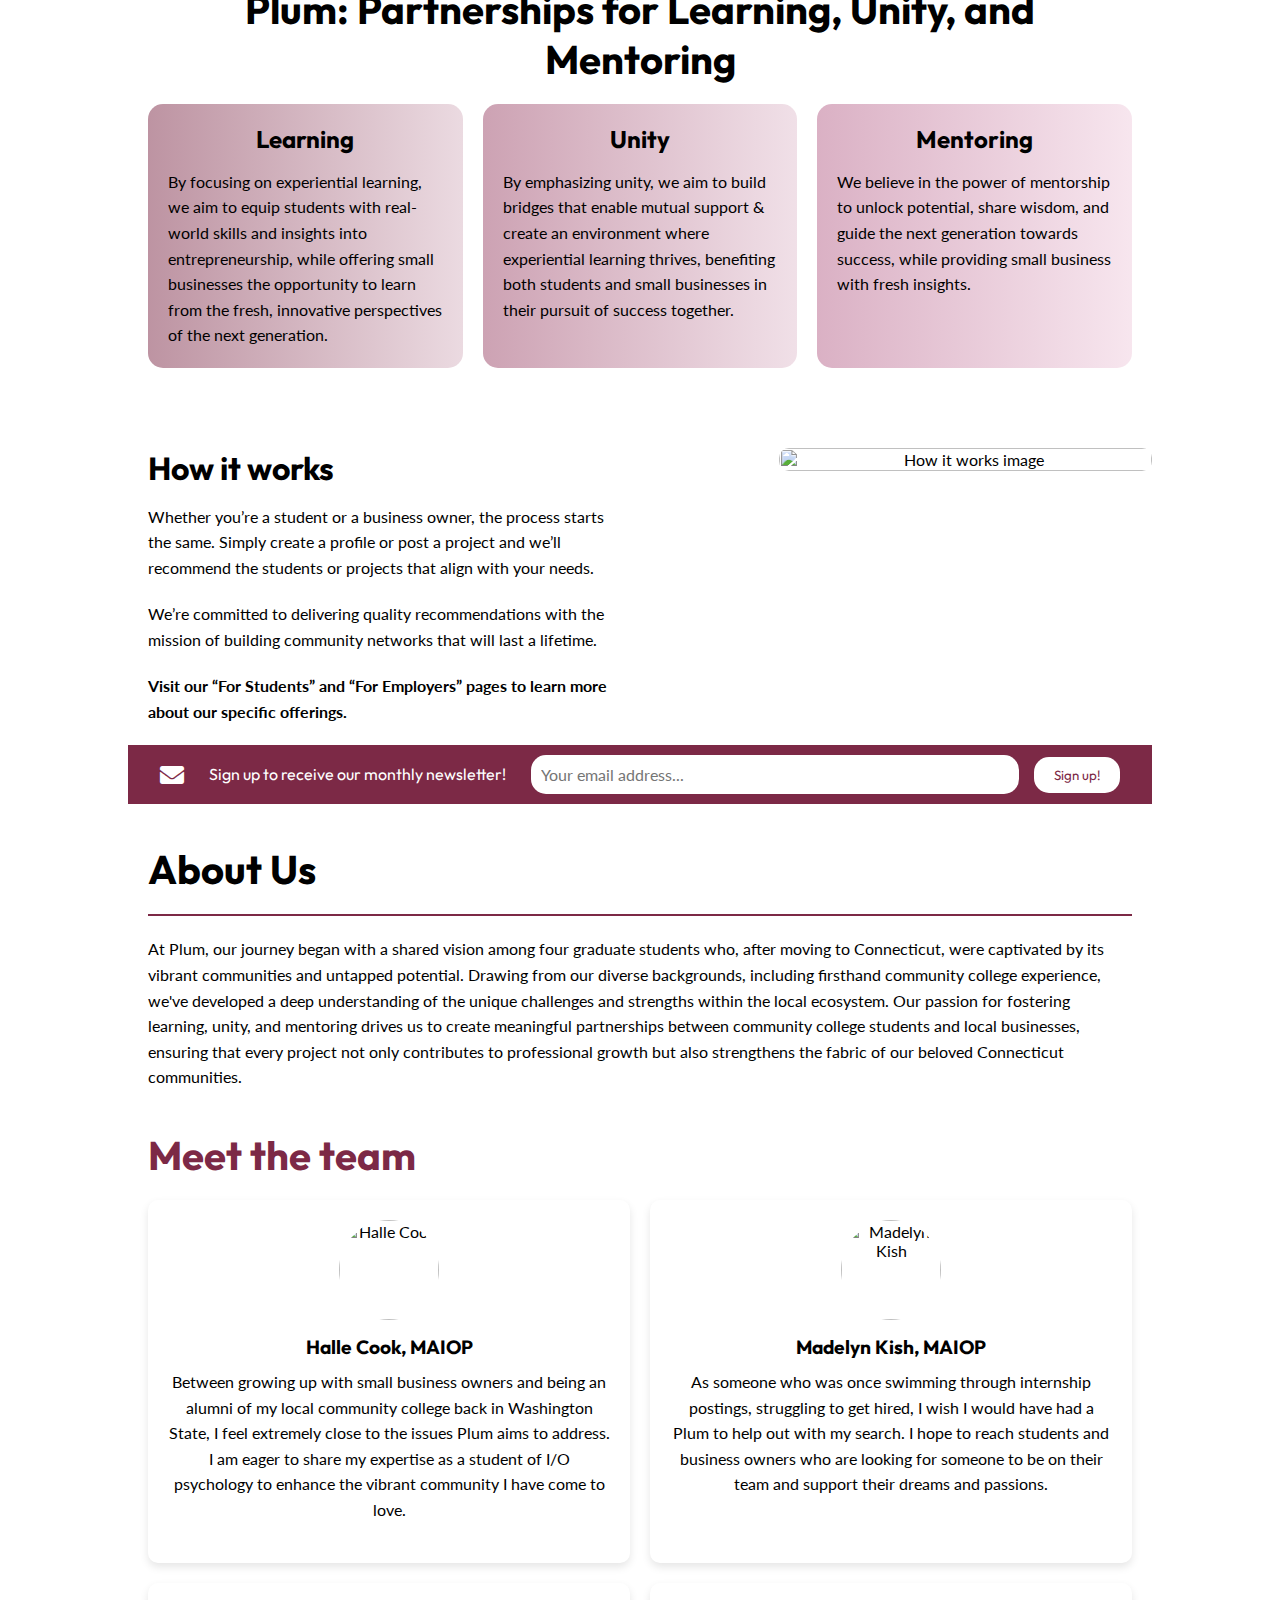
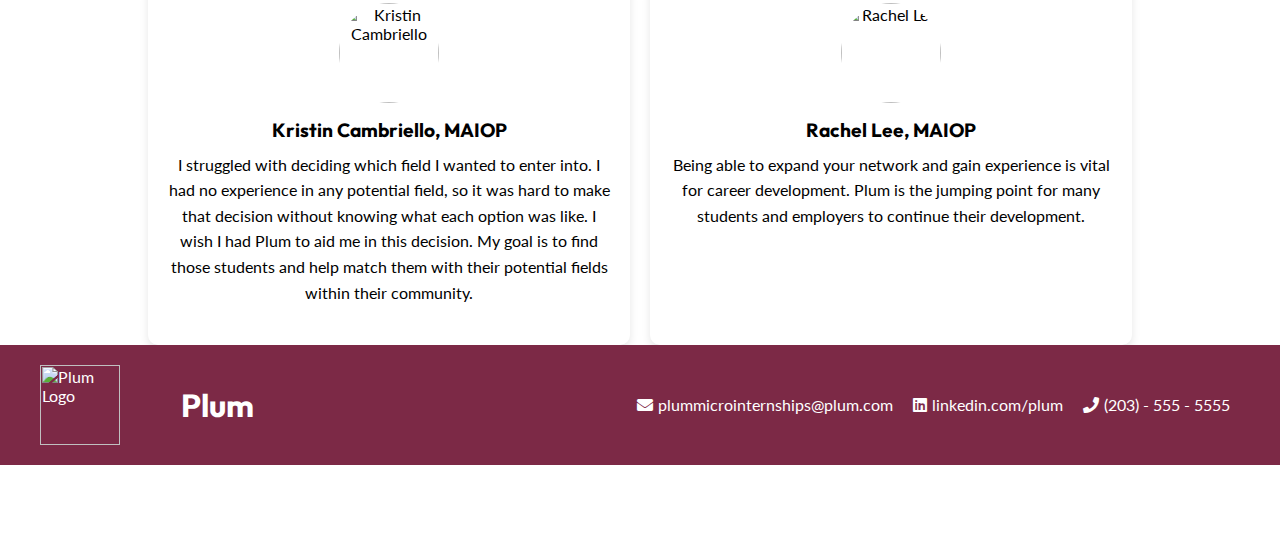
==== commit 2ca0aa2b: "Update index.html" ====
--- a/index.html
+++ b/index.html
@@ -20,11 +20,13 @@
   </nav>
   <header>
     <div class="header-content">
-      <div class="branding">
-        <img src="https://i.ibb.co/S0MVmCr/a6d008d4-73a1-4722-855c-5f12985adda1-1.png" alt="Plum Logo" class="logo">
-        <h1>Plum</h1>
-      </div>
-      <h2>Plum jobs hand picked</h2>
+        <div class="overlay-box">
+          <div class="branding">
+                <img src="https://i.ibb.co/S0MVmCr/a6d008d4-73a1-4722-855c-5f12985adda1-1.png" alt="Plum Logo" class="logo">
+                <h1>Plum</h1>
+              </div>
+              <h2>Plum jobs hand picked</h2>
+        </div>
     </div>
   </header>
   <title>Dropdown Menu</title>
--- a/app.css
+++ b/app.css
@@ -38,7 +38,7 @@
 }
 header {
   position: relative;
-  height: 640px;
+  height: 700px;
   background-image: url('https://i.ibb.co/0hPgfZ5/Screen-Shot-2024-03-14-at-2-56-08-PM.png');
   background-size: cover;
   background-position: center;
@@ -46,35 +46,44 @@
 
 .header-content {
   position: absolute;
-  top: 400px; /* Adjusted to lower the logo/business name/slogan */
-  left: 100px; /* Provides spacing from the left */
+  left: 0; /* Provides spacing from the left */
+  bottom:0;
   color: #ffffff;
-}
-
+  width: 100%; 
+}
+.overlay-box {
+    background-color: rgba(124, 41, 70, 0.75); /* Plum color with opacity */
+    padding: 20px; /* Padding inside the box */
+    border-radius: 0px; /* Optional: Rounded corners */
+    display: inline-block; /* Only as wide as its content */
+    width: 100%;
+    box-sizing: border-box; 
+}
 .branding {
   display: flex;
   align-items: center;
 }
 
 .branding .logo {
-  height: 150px; /* Logo height to align with the business name */
+  height: 7rem; /* Logo height to align with the business name */
 }
 
 .branding h1 {
-  font-size: 500px;
-  font-family: 'Outfit', sans-serif;
-  margin-left: 30px; /* Space between logo and business name */
-  color: #7C2946; /* Ensures business name is white */
+  font-size: 9rem;
+  font-family: 'Outfit', sans-serif;
+  margin-left: 20px; /* Space between logo and business name */
+  color: #ffffff; /* Ensures business name is white */
 }
 
 .header-content h2 {
-  font-size: 60px;
-  font-family: 'Outfit', sans-serif;
-  margin-top: 15px; /* Space above the slogan */
+  font-size: 2rem;
+  font-family: 'Outfit', sans-serif;
+  margin-top: 20px; /* Space above the slogan */
   color: white; /* Ensures slogan is white */
-}
-
-@media (max-width: 1440px) {
+  margin-left: 135px;
+}
+
+@media (max-width: 768px) {
   .header-content {
     left: 10%; /* Adjusts spacing for smaller devices */
   }
@@ -84,12 +93,11 @@
   }
 
   .branding h1 {
-    font-size: 100px; /* Adjust business name size for smaller devices */
+    font-size: 2.25rem; /* Adjust business name size for smaller devices */
   }
 
   .header-content h2 {
-    font-size: 25px; /* Adjust slogan size for smaller devices */
-    margin-left: 115px
+    font-size: 1.25rem; /* Adjust slogan size for smaller devices */
   }
 
   nav ul li a {
@@ -1060,4 +1068,4 @@
   details[open] .faq-question {
     color: #7C2946; /* Plum color when the dropdown is open */
   }
-  +  
